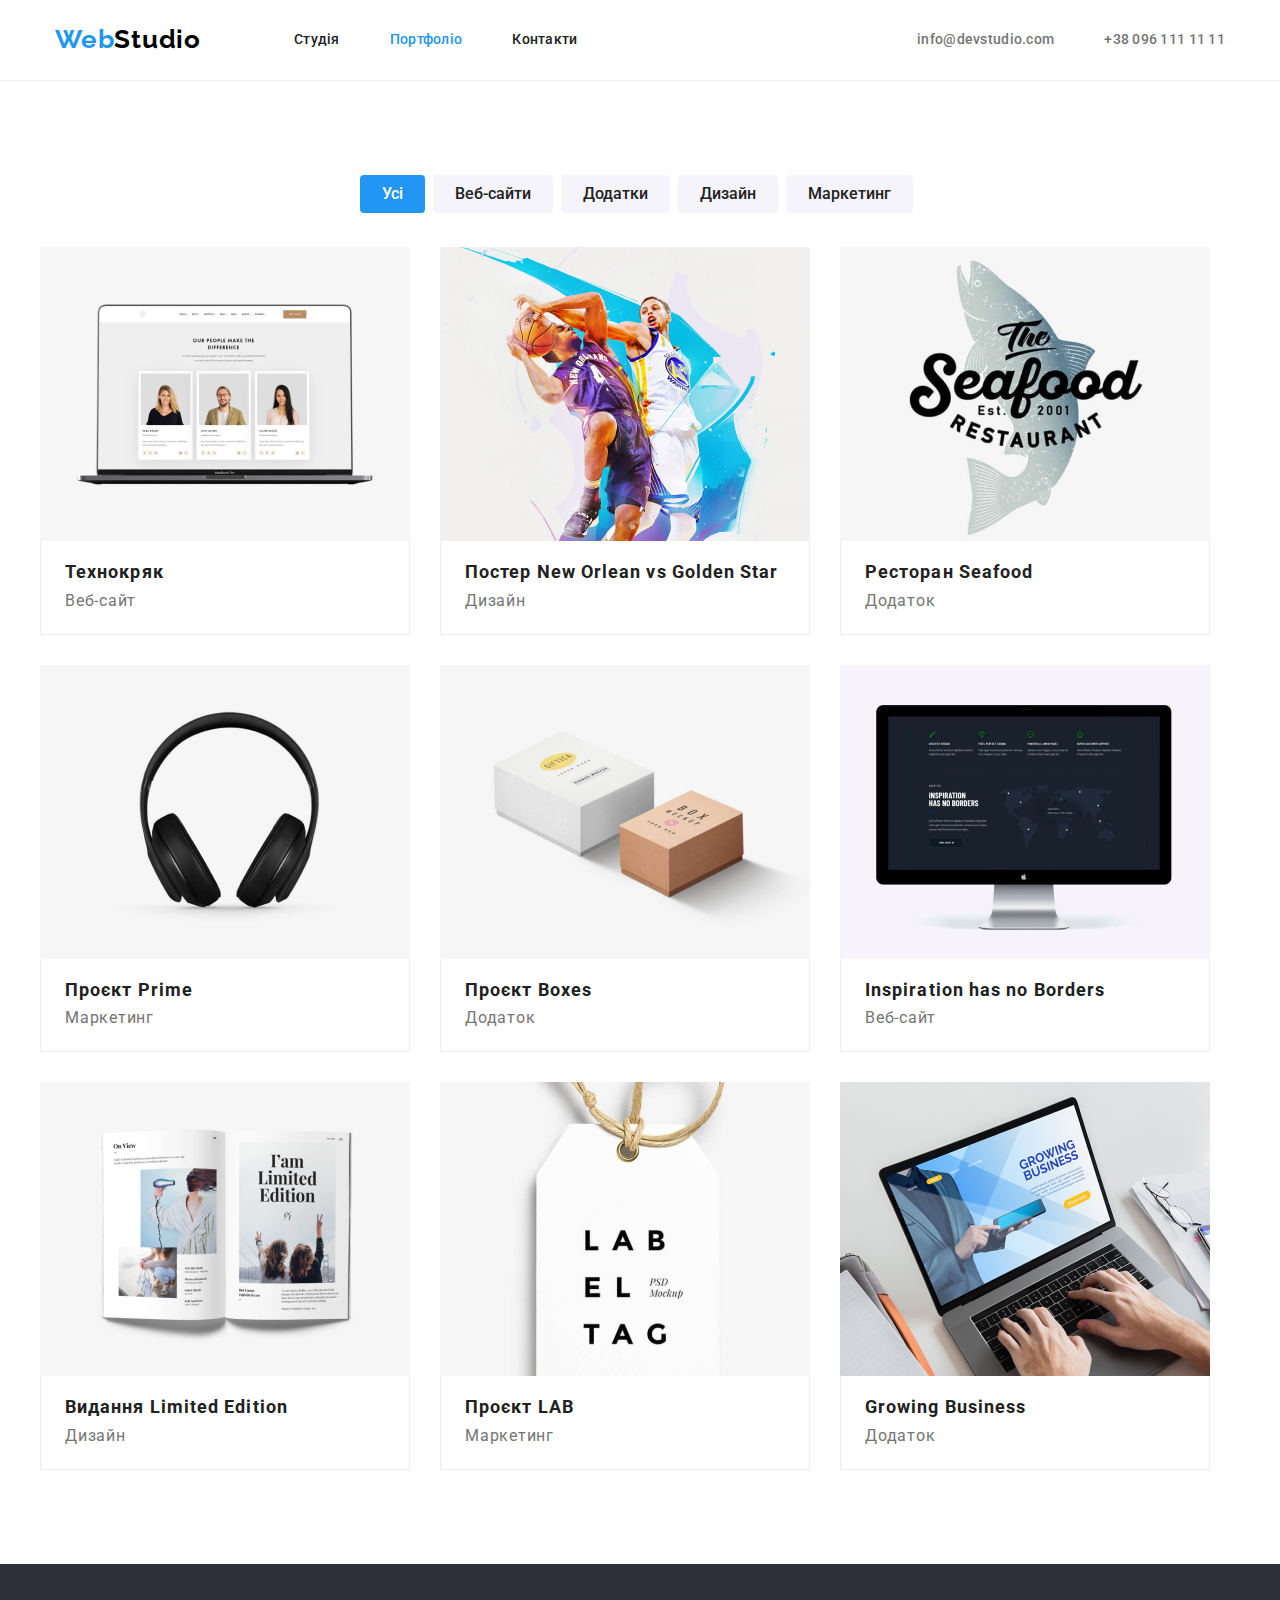
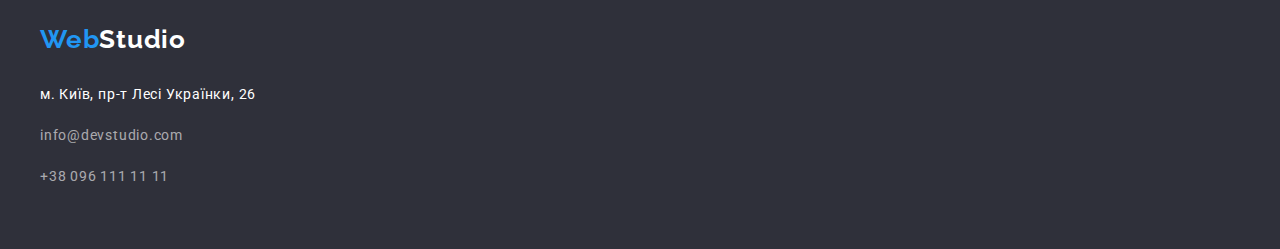
==== portfolio.html @ 9f70eacc "z" ====
<!DOCTYPE html>
<html lang="uk">
  <head>
    <meta charset="UTF-8" />
    <meta http-equiv="X-UA-Compatible" content="IE=edge" />
    <meta name="viewport" content="width=device-width, initial-scale=1.0" />
    <title>Портфоліо</title>
    <link rel="preconnect" href="https://fonts.googleapis.com" />
    <link rel="preconnect" href="https://fonts.gstatic.com" crossorigin />
    <link
      href="https://fonts.googleapis.com/css2?family=Raleway:wght@700&family=Roboto:wght@400;500;700;900&display=swap"
      rel="stylesheet"
    />
    <link
      hrel="stylesheet"
      href="https://cdnjs.cloudflare.com/ajax/libs/modern-normalize/1.1.0/modern-normalize.min.css"
      integrity="sha512-wpPYUAdjBVSE4KJnH1VR1HeZfpl1ub8YT/NKx4PuQ5NmX2tKuGu6U/JRp5y+Y8XG2tV+wKQpNHVUX03MfMFn9Q=="
      crossorigin="anonymous"
      referrerpolicy="no-referrer"
    />
    <link rel="stylesheet" href="./css/styles.css" />
  </head>

  <body>
    <header>
      <div class="header container nav-flex">
        <a class="logo" href="./index.html"
          ><span class="accent">Web</span>Studio</a
        >
        <nav class="nav-site">
          <ul class="nav-li">
            <li class="item">
              <a href="./index.html" class="nav-site-link">Студія</a>
            </li>
            <li class="item">
              <a href="" class="nav-site-link current">Портфоліо</a>
            </li>
            <li class="item"><a href="" class="nav-site-link">Контакти</a></li>
          </ul>
        </nav>
        <ul class="nav-contacts">
          <li class="item">
            <a href="mailto:info@devstudio.com" class="nav-contacts-tel"
              >info@devstudio.com</a
            >
          </li>
          <li class="item">
            <a href="tel:+380961111111" class="nav-contacts-tel tel-footer">
              +38 096 111 11 11</a
            >
          </li>
        </ul>
      </div>
    </header>

    <main>
      <section class="section">
        <div class="container">
          <h1 class="visually-hidden">Main content</h1>
          <ul class="filtr">
            <li class="filtr-button">
              <button type="button" class="filtr-tab current">Усі</button>
            </li>
            <li class="filtr-button">
              <button type="button" class="filtr-tab">Веб-сайти</button>
            </li>
            <li class="filtr-button">
              <button type="button" class="filtr-tab">Додатки</button>
            </li>
            <li class="filtr-button">
              <button type="button" class="filtr-tab">Дизайн</button>
            </li>
            <li class="filtr-button">
              <button type="button" class="filtr-tab">Маркетинг</button>
            </li>
          </ul>

          <ul class="content">
            <li class="content-list">
              <a href=""
                ><img
                  class="img"
                  src="./images/portfolio/1.jpg"
                  alt="фoто-ноутбук"
                  width="370"
                />
                <div class="name-list flex-item">
                  <h2 class="name-content">Технокряк</h2>
                  <p class="name-projects">Веб-сайт</p>
                </div>
              </a>
            </li>
            <li class="content-list">
              <a href=""
                ><img
                  class="img"
                  src="./images/portfolio/2.jpg"
                  alt="баскетболісти"
                  width="370"
                />
                <div class="name-list flex-item">
                  <h2 class="name-content">Постер New Orlean vs Golden Star</h2>
                  <p class="name-projects">Дизайн</p>
                </div>
              </a>
            </li>
            <li class="content-list">
              <a href=""
                ><img
                  class="img"
                  src="./images/portfolio/3.jpg"
                  alt="морська їжа"
                  width="370"
                />
                <div class="name-list flex-item">
                  <h2 class="name-content">Ресторан Seafood</h2>
                  <p class="name-projects">Додаток</p>
                </div>
              </a>
            </li>
            <li class="content-list">
              <a href=""
                ><img
                  class="img"
                  src="./images/portfolio/4.jpg"
                  alt="навушники"
                  width="370"
                />
                <div class="name-list flex-item">
                  <h2 class="name-content">Проєкт Prime</h2>
                  <p class="name-projects">Маркетинг</p>
                </div>
              </a>
            </li>
            <li class="content-list">
              <a href=""
                ><img
                  class="img"
                  src="./images/portfolio/5.jpg"
                  alt="коробки"
                  width="370"
                />
                <div class="name-list flex-item">
                  <h2 class="name-content">Проєкт Boxes</h2>
                  <p class="name-projects">Додаток</p>
                </div>
              </a>
            </li>
            <li class="content-list">
              <a href=""
                ><img
                  class="img"
                  src="./images/portfolio/6.jpg"
                  alt="монітор"
                  width="370"
                />
                <div class="name-list flex-item">
                  <h2 class="name-content">Inspiration has no Borders</h2>
                  <p class="name-projects">Веб-сайт</p>
                </div>
              </a>
            </li>
            <li class="content-list">
              <a href=""
                ><img
                  class="img"
                  src="./images/portfolio/7.jpg"
                  alt="книга"
                  width="370"
                />
                <div class="name-list flex-item">
                  <h2 class="name-content">Видання Limited Edition</h2>
                  <p class="name-projects">Дизайн</p>
                </div>
              </a>
            </li>
            <li class="content-list">
              <a href=""
                ><img
                  class="img"
                  src="./images/portfolio/8.jpg"
                  alt="лейба"
                  width="370"
                />
                <div class="name-list flex-item">
                  <h2 class="name-content">Проєкт LAB</h2>
                  <p class="name-projects">Маркетинг</p>
                </div>
              </a>
            </li>
            <li class="content-list">
              <a href=""
                ><img
                  class="img"
                  src="./images/portfolio/9.jpg"
                  alt="eкран ноутбука з руками"
                  width="370"
                />
                <div class="name-list flex-item">
                  <h2 class="name-content">Growing Business</h2>
                  <p class="name-projects">Додаток</p>
                </div>
              </a>
            </li>
          </ul>
        </div>
      </section>
    </main>

    <footer class="footer">
      <div class="container">
        <a class="logo-footer" href="./index.html"
          ><span class="accent">Web</span>Studio</a
        >
        <address class="nav-contacts-footer">
          <ul>
            <li class="footer-list">
              <a
                class="address-office"
                href="https://www.google.com/maps/d/viewer?mid=10uSM3H-mIU3GznYo2szRIEphczw&hl=en_US&ll=50.42732700000001%2C30.538092&z=17"
                target="_blank"
                rel="noopener noreferrer"
                >м. Київ, пр-т Лесі Українки, 26</a
              >
            </li>
            <li class="footer-list">
              <a class="address-tel-emal" href="mailto:info@devstudio.com"
                >info@devstudio.com</a
              >
            </li>
            <li class="footer-list">
              <a class="address-tel-emal" href="tel:+380961111111">
                +38 096 111 11 11</a
              >
            </li>
          </ul>
        </address>
      </div>
    </footer>
  </body>
</html>
---- css/styles.css ----
html {
box-sizing:border-box;
}

:root{
--main-text: #757575;
--text-header:#212121;
--text-accent:#2196F3;
--text-white:#FFFFFF;}
body{
    background-color:var(--text-white);
    color: var(--main-text);
    font-family: 'Roboto' , sans-serif;
    letter-spacing: 0.03em;
    font-weight: 700;
    font-size: 26px;
    line-height: 1.2;
    margin: 0;
    padding: 0;}

.section{
  padding: 94px 0 94px 0;
}
header{
border-bottom: 1px solid #EEEEEE;
}
.header {
  padding: 25px 0;
  height: 80px;
  box-sizing: border-box;
}
.container{
  width: 1200px;
  padding: 0 15px 0 15px;
  margin: 0 auto;}

h1,h2,h3,h4,p{
    margin: 0;
    padding: 0;
    }

ul{list-style: none;
margin: 0;
    padding:0;}

a{text-decoration: none;}
.img{
display: block;
margin: 0;
}

.visually-hidden {
  position: absolute;
  width: 1px;
  height: 1px;
  margin: -1px;
  border: 0;
  padding: 0;

  white-space: nowrap;
  clip-path: inset(100%);
  clip: rect(0 0 0 0);
  overflow: hidden;
}
  /* -------------------------------------header */

/* ---------------------------------------Site nav  */

.nav-flex{
  display: flex;
  align-items: center;
}
.nav-li{
display: flex;
}
.nav-li .item + .item{
  margin-left: 50px;}

/* .nav-li .item:not(:last-child){
  margin-left: 40px;
} */

.nav-contacts{
  display: flex;
  margin-left: auto;
}
.nav-contacts .item+.item{
  margin-left: 50px;
}
.nav-site,
.nav-site-link{
color: var(--text-header);
}

.nav-site , .nav-site-link:hover ,
.nav-site , .nav-site-link:focus{
color: var(--text-accent);
  font-weight: 500;
  font-size: 14px;
  line-height: 1.14;
  letter-spacing: 0.02em;
}

.nav-site-link.current{
color: var(--text-accent);
}
/* --------------------------------------Nav-contact */

.nav-contacts , .nav-contacts-tel{
color: var(--main-text);
  font-weight: 500;
  font-size: 14px;
  line-height: 1.14;
  letter-spacing: 0.02em;
}

.nav-contacts, .nav-contacts-tel:hover ,
.nav-contacts, .nav-contacts-tel:focus {
color: var(--text-accent);
}

 /*-------------------------------------- footer */
.footer{
    background: #2F303A;
    padding: 60px 0;
}
.nav-contacts-footer{
  margin-top: 20px;
}
address-tel-emal{
  margin-top: 9px;
}
 .nav-contacts-footer ,
 .address-tel-emal:hover,
 .nav-contacts-footer, 
 .address-tel-emal:focus {
  color: var(--text-accent);}


.address-office{
color: var(--text-white);
font-style: normal;
font-weight: 400;
  font-size: 14px;
  line-height: 1.71;
}
.address-office:hover,
.address-office:focus {
 color: var(--text-accent);}

.address-tel-emal{
  font-style: normal;
  font-weight: 400;
  font-size: 14px;
  line-height: 1.71;
  color: rgba(255, 255, 255, 0.6);}
  

.footer-list {
margin-bottom: 9px;}

.footer-list:last-child {
margin-bottom: 0;
}

.logo {
    text-decoration: none;
    color: black;
    font-family: 'Raleway';
    font-weight: 700;
    font-size: 26px;
    line-height: 1.2;
    margin-right: 93px;
}
.logo-footer {
  text-decoration: none;
  color: #FFFFFF;
  font-family: 'Raleway';
  font-weight: 700;
  font-size: 26px;
  line-height: 1.2;
}

.accent{
color: var(--text-accent);
}


/* -----------------------------------------hero */
.hero-start{
 background: #2F303A; 
 text-align: center;
 padding: 200px 0;
}
.hero-start-header{
  color: var(--text-white);
  margin-top: 0;
  margin-bottom: 0;
  font-weight: 900;
    font-size: 44px;
    line-height: 1.36;
    text-align: center;
    letter-spacing: 0.06em;
    text-transform: uppercase;
    max-width: 696px;
    margin-left: auto;
    margin-right: auto;
}  

.hero-button{
display:block;
margin: 0 auto;
padding: 10px 32px;
cursor: pointer;
background: var(--text-accent);
color: var(--text-white);
box-shadow: 0px 4px 4px rgba(0, 0, 0, 0.15);
border-radius: 4px;
font-weight: 700;
font-size: 16px;
line-height: 1.88;
letter-spacing: 0.06em;
margin-top: 30px;
border: 0;
}

/*------------------------------------------- benifits */
.benifits-list{
  display: flex;
  flex-wrap: wrap;
  }
  
  .benifits-iteam {
    width: 270px;
    margin-right: 30px;
  }
  
  .benifits-iteam:last-child {
    margin-right: 0;
}

.invisible{
  color: var(--text-white)
}
.benifits-list{
  display: flex;
  flex-wrap: wrap;
}
.title-benifits{
  color: var(--text-header);
  font-weight: 700;
  font-size: 14px;
  line-height: 1.14;
  text-transform: uppercase;
  }
  .text-benifits {
  color: var(--main-text);
  font-weight: 400;
  font-size: 14px;
  line-height: 1.8;
  margin-top: 10px;
  }
 /* --------------------------------------------working */
.working{
  padding-bottom: 94px;} 


.list-image{
  margin-top: 50px;
display: flex;
flex-wrap: wrap;}

.working-iteam{
  width: 370px;
  margin-right: 30px;
}

.working-iteam:last-child {
  margin-right: 0;}

.header-two{
    color: var(--text-header);
    font-weight: 700;
    font-size: 36px;
    line-height: 1.16;
    text-align: center;
}

/* ------------------------------------------------team */
.team{
  background: #F5F4FA;
  padding: 94px 0;
}
.team-list{
  margin-top: 50px;
  color: var(--text-header);
  font-weight: 500;
  font-size: 16px;
  line-height: 19px;
  display: flex;
  flex-wrap: wrap;}

.team-iteam {
  width: 270px;
  margin-right: 30px;
  box-shadow: 0px 1px 3px rgba(0, 0, 0, 0.12), 0px 1px 1px rgba(0, 0, 0, 0.14), 0px 2px 1px rgba(0, 0, 0, 0.2);
  border-radius: 0px 0px 4px 4px;
  text-align: center;
  background-color: var(--text-white);
}

.team-iteam:last-child {
  margin-right: 0;
}
.team-job{
color: var(--main-text);
font-weight: 400;
font-size: 16px;
line-height: 1.18;
text-align: center;
margin: top 10px; ;
margin-bottom: 30px;}


.name-worker{
font-weight: 500;
font-size: 16px;
line-height: 1.18;
text-align: center;
color:var(--text-header);
margin-top: 30px;
margin-bottom: 10px;
}


  /* -------------------------------------------PORTFOLIO ----------------------------------------------*/
.filtr-flex{
display: flex;

  
}
.filtr{
  margin-bottom: 34px;
  display: flex;
  justify-content: center;
}
.filtr-button{
margin-right: 8px;}


.filtr-button: last-child {
margin-right: 0;
}

.filtr-tab {
font-family: 'Roboto';
font-weight: 500;
color: var(--text-header);
display: inline-block;
text-align: center;
cursor: pointer;
background: #F5F4FA;
border-radius: 4px;
font-size: 16px;
line-height: 1.62;
padding: 6px 22px;
border: 0;}


.filtr-tab:hover,
.filtr-tab:focus {
background-color: var(--text-accent);
color: #FFFFFF;}

.filtr-tab.current{
background-color: var(--text-accent);
color: #FFFFFF;}

/* -------------------------------------------------------------------content */
.container-flex{
width: 1200px;
margin-left:  auto;
margin-right: auto;
padding: 0 15px 0 15px;

}

.content{
display: flex;
flex-wrap: wrap;
gap: 30px;
}

.content-list{
  width: 370px;
}

.content-list:nth-child(3n){
  margin-right: 0;
}

.name-content{
color: var(--text-header);
font-weight: 700;
font-size: 18px;
line-height: 1.2;
letter-spacing: 0.06em;
margin-bottom: 4px;
}
.content-list{
background: var(--text-white);

}
.name-list{
padding: 20px 24px;
border-bottom: 1px solid #EEEEEE;
border-left: 1px solid #EEEEEE ;
border-right: 1px solid #EEEEEE ;
}
.name-projects{
color: var(--main-text);
font-weight: 400;
font-size: 16px;
line-height: 1.7;}
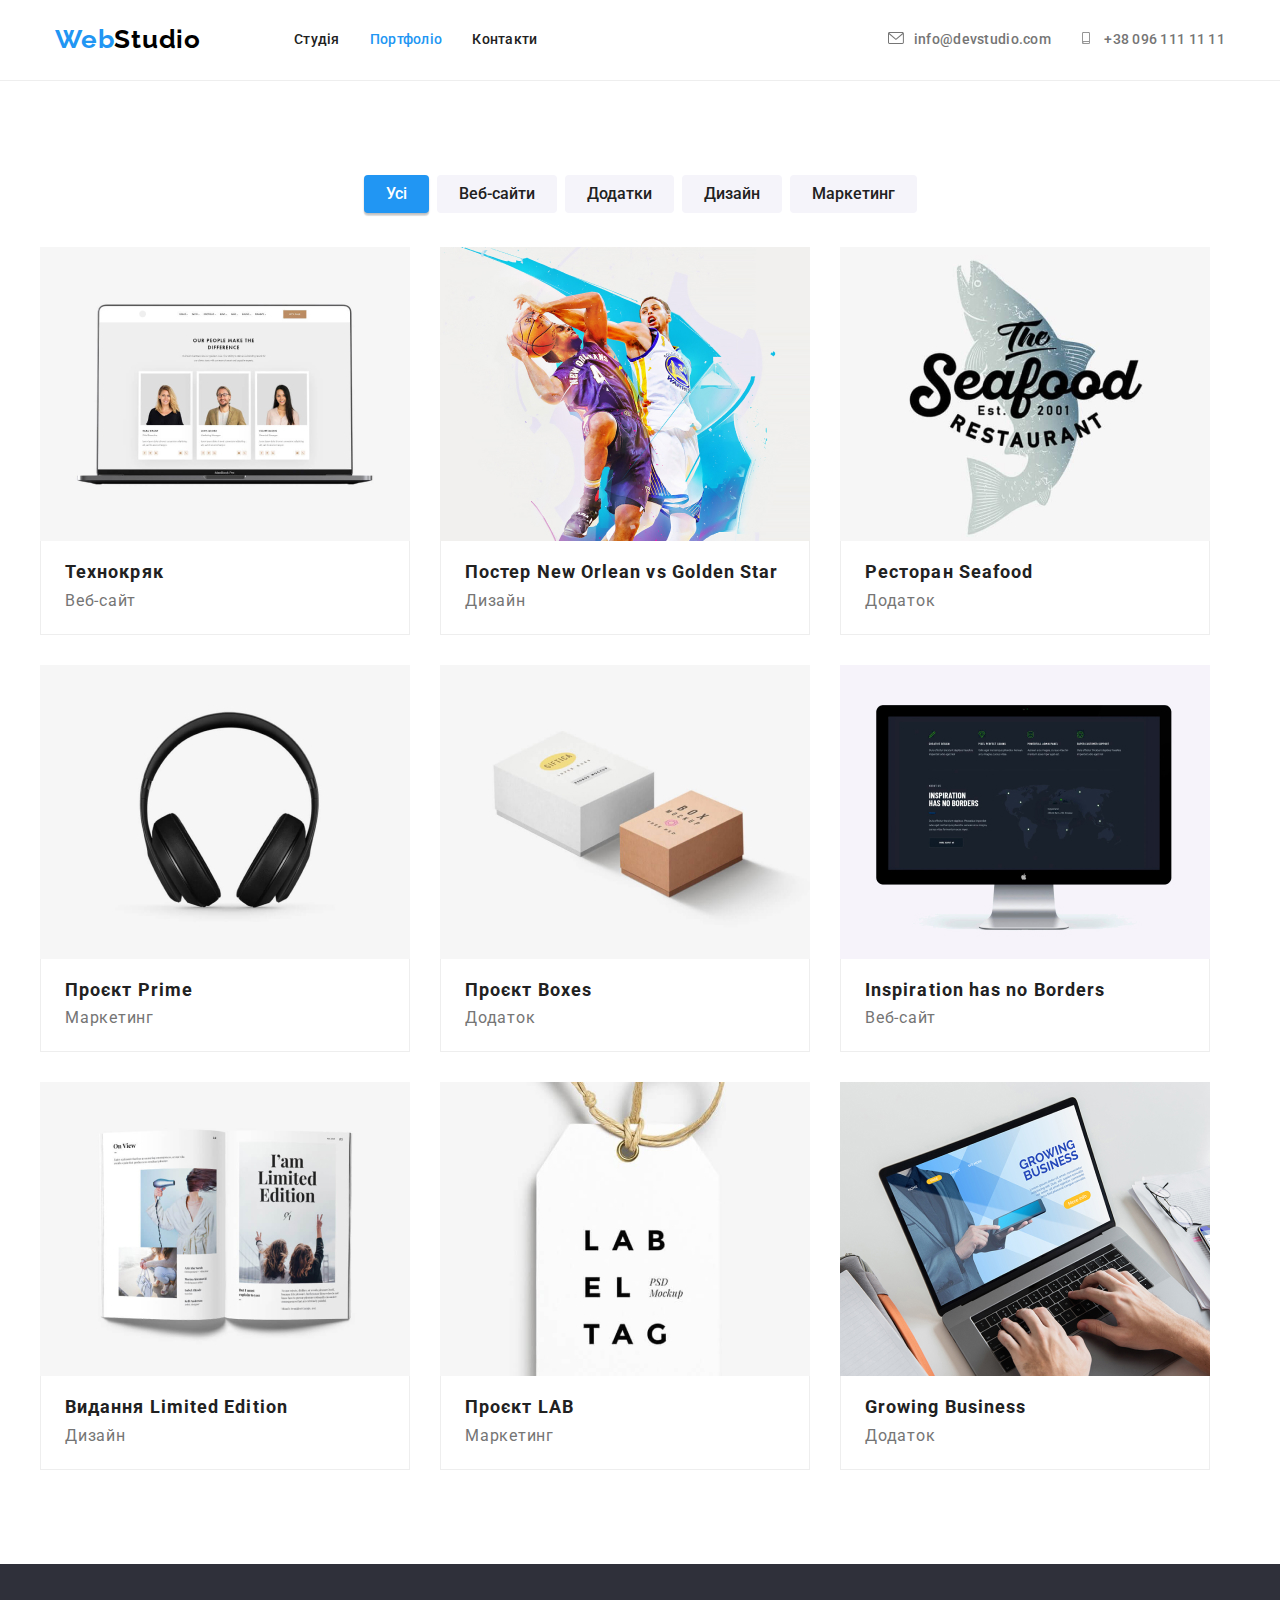
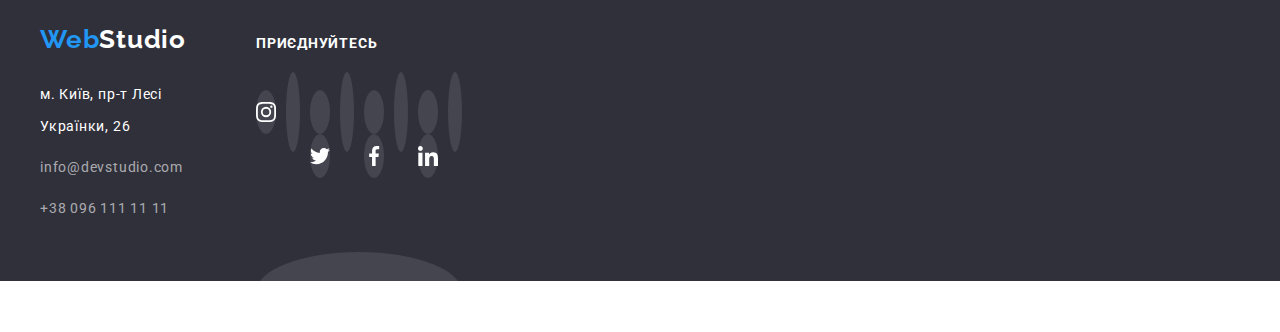
==== commit 3ea714f5: "с вопросами к ментору по футеру и последней секции" ====
--- a/portfolio.html
+++ b/portfolio.html
@@ -40,12 +40,25 @@
         </nav>
         <ul class="nav-contacts">
           <li class="item">
-            <a href="mailto:info@devstudio.com" class="nav-contacts-tel"
+            <a
+              href="mailto:info@devstudio.com"
+              class="nav-contacts-tel pre-title"
+              href=""
+            >
+              <svg class="icon-list-contact" width="16" height="12">
+                <use href="./images/icons.svg.svg#icon-email"></use></svg
               >info@devstudio.com</a
             >
           </li>
           <li class="item">
-            <a href="tel:+380961111111" class="nav-contacts-tel tel-footer">
+            <a
+              href="tel:+380961111111"
+              class="nav-contacts-tel tel-footer pre-title"
+              href=""
+            >
+              <svg class="icon-list-contact" width="10" height="12">
+                <use href="./images/icons.svg.svg#icon-tel"></use>
+              </svg>
               +38 096 111 11 11</a
             >
           </li>
@@ -77,7 +90,7 @@
 
           <ul class="content">
             <li class="content-list">
-              <a href=""
+              <a class="content-link" href=""
                 ><img
                   class="img"
                   src="./images/portfolio/1.jpg"
@@ -91,7 +104,7 @@
               </a>
             </li>
             <li class="content-list">
-              <a href=""
+              <a class="content-link" href=""
                 ><img
                   class="img"
                   src="./images/portfolio/2.jpg"
@@ -105,7 +118,7 @@
               </a>
             </li>
             <li class="content-list">
-              <a href=""
+              <a class="content-link" href=""
                 ><img
                   class="img"
                   src="./images/portfolio/3.jpg"
@@ -119,7 +132,7 @@
               </a>
             </li>
             <li class="content-list">
-              <a href=""
+              <a class="content-link" href=""
                 ><img
                   class="img"
                   src="./images/portfolio/4.jpg"
@@ -133,7 +146,7 @@
               </a>
             </li>
             <li class="content-list">
-              <a href=""
+              <a class="content-link" href=""
                 ><img
                   class="img"
                   src="./images/portfolio/5.jpg"
@@ -147,7 +160,7 @@
               </a>
             </li>
             <li class="content-list">
-              <a href=""
+              <a class="content-link" href=""
                 ><img
                   class="img"
                   src="./images/portfolio/6.jpg"
@@ -161,7 +174,7 @@
               </a>
             </li>
             <li class="content-list">
-              <a href=""
+              <a class="content-link" href=""
                 ><img
                   class="img"
                   src="./images/portfolio/7.jpg"
@@ -175,7 +188,7 @@
               </a>
             </li>
             <li class="content-list">
-              <a href=""
+              <a class="content-link" href=""
                 ><img
                   class="img"
                   src="./images/portfolio/8.jpg"
@@ -189,7 +202,7 @@
               </a>
             </li>
             <li class="content-list">
-              <a href=""
+              <a class="content-link" href=""
                 ><img
                   class="img"
                   src="./images/portfolio/9.jpg"
@@ -208,33 +221,56 @@
     </main>
 
     <footer class="footer">
-      <div class="container">
-        <a class="logo-footer" href="./index.html"
-          ><span class="accent">Web</span>Studio</a
-        >
-        <address class="nav-contacts-footer">
-          <ul>
-            <li class="footer-list">
-              <a
-                class="address-office"
-                href="https://www.google.com/maps/d/viewer?mid=10uSM3H-mIU3GznYo2szRIEphczw&hl=en_US&ll=50.42732700000001%2C30.538092&z=17"
-                target="_blank"
-                rel="noopener noreferrer"
-                >м. Київ, пр-т Лесі Українки, 26</a
-              >
-            </li>
-            <li class="footer-list">
-              <a class="address-tel-emal" href="mailto:info@devstudio.com"
-                >info@devstudio.com</a
-              >
-            </li>
-            <li class="footer-list">
-              <a class="address-tel-emal" href="tel:+380961111111">
-                +38 096 111 11 11</a
-              >
-            </li>
-          </ul>
-        </address>
+      <div class="container footer-flex">
+        <div class="left-footer">
+          <a class="logo-footer" href="./index.html"
+            ><span class="accent">Web</span>Studio</a
+          >
+          <address class="nav-contacts-footer">
+            <ul>
+              <li class="footer-list">
+                <a
+                  class="address-office"
+                  href="https://www.google.com/maps/d/viewer?mid=10uSM3H-mIU3GznYo2szRIEphczw&hl=en_US&ll=50.42732700000001%2C30.538092&z=17"
+                  target="_blank"
+                  rel="noopener noreferrer"
+                  >м. Київ, пр-т Лесі Українки, 26</a
+                >
+              </li>
+              <li class="footer-list">
+                <a class="address-tel-emal" href="mailto:info@devstudio.com"
+                  >info@devstudio.com</a
+                >
+              </li>
+              <li class="footer-list">
+                <a class="address-tel-emal" href="tel:+380961111111">
+                  +38 096 111 11 11</a
+                >
+              </li>
+            </ul>
+          </address>
+        </div>
+        <div class="join">
+          <p class="join-word">приєднуйтесь</p>
+          <ul class="join-list">
+            <li class="join-iteam">
+              <a  class="join-link" href=""><svg class="icon-join" width="20" height="20">
+                                <use href="./images/icons.svg.svg#icon-instagram"  ></use>
+            </li>
+            <li class="join-iteam">
+              <a  class="join-link" href=""><svg class="icon-join" width="20" height="20">
+                                <use href="./images/icons.svg.svg#icon-twitter"  ></use>
+            </li>
+            <li class="join-iteam">
+              <a  class="join-link" href=""><svg class="icon-join" width="20" height="20">
+                                <use href="./images/icons.svg.svg#icon-facebook"  ></use>
+            </li>
+            <li class="join-iteam">
+              <a  class="join-link" href=""><svg class="icon-join" width="20" height="20">
+                                <use href="./images/icons.svg.svg#icon-linkedin"  ></use>
+            </li>
+          </ul>
+        </div>
       </div>
     </footer>
   </body>
--- a/css/styles.css
+++ b/css/styles.css
@@ -74,7 +74,7 @@
 display: flex;
 }
 .nav-li .item + .item{
-  margin-left: 50px;}
+  margin-left: 30px;}
 
 /* .nav-li .item:not(:last-child){
   margin-left: 40px;
@@ -85,7 +85,7 @@
   margin-left: auto;
 }
 .nav-contacts .item+.item{
-  margin-left: 50px;
+  margin-left: 30px;
 }
 .nav-site,
 .nav-site-link{
@@ -104,6 +104,22 @@
 .nav-site-link.current{
 color: var(--text-accent);
 }
+
+
+.pre-title:before {
+content: '';}
+
+.icon-list-contact{
+margin-right: 10px;
+fill: currentColor;}
+  
+.pre-title:hover .icon-list-contact,
+.pre-title:focus .icon-list-contact {
+fill: var(--text-accent);
+}
+
+
+
 /* --------------------------------------Nav-contact */
 
 .nav-contacts , .nav-contacts-tel{
@@ -130,11 +146,11 @@
 address-tel-emal{
   margin-top: 9px;
 }
- .nav-contacts-footer ,
- .address-tel-emal:hover,
- .nav-contacts-footer, 
- .address-tel-emal:focus {
-  color: var(--text-accent);}
+.nav-contacts-footer ,
+.address-tel-emal:hover,
+.nav-contacts-footer, 
+.address-tel-emal:focus {
+color: var(--text-accent);}
 
 
 .address-office{
@@ -146,7 +162,7 @@
 }
 .address-office:hover,
 .address-office:focus {
- color: var(--text-accent);}
+color: var(--text-accent);}
 
 .address-tel-emal{
   font-style: normal;
@@ -186,11 +202,85 @@
 }
 
 
+
+
+.footer-flex{
+display: flex;
+}
+.join{
+  margin-left: 70px;
+  padding-top: 12px;
+  width: 206px;
+  height: 80px;
+}
+.join-word{
+font-weight: 700;
+font-size: 14px;
+line-height: 1.14;
+text-transform: uppercase;
+color: var(--text-white);
+
+}
+
+.join-list{
+  width: 206px;
+  height: 80px;
+  margin-top: 20px;
+  margin-bottom: 100px;
+  display: flex;
+  justify-content: space-between;
+  align-items: center;
+  gap: 10px;
+
+}
+.join-iteam{
+  width: 44px;
+  height: 44px;
+  border-radius: 50%;
+}
+.join-link{
+    width: 100%;
+    height: 100%;
+    display: flex;
+    align-items: center;
+    justify-content: center;
+    border-radius: 50%;
+    background-color: rgba(255, 255, 255, 0.1);
+    color:#FFFFFF;}
+
+
+.icon-join {
+  fill: currentColor;
+  background-position: center;
+}
+
+.join-link:hover,
+.join-linkk:focus {
+  background-color: var(--text-accent);
+}
+
+.join-link:hover .icon-join,
+.join-linkk:focus .icon-join {
+  fill: #FFFFFF}
+
+
+
+
+
 /* -----------------------------------------hero */
+.hero-img {
+  max-width: 1600px;
+  height: 600px;
+  margin: 0 auto;
+  margin: 0 auto;
+  background-image: linear-gradient(rgba(47, 48, 58, 0.4), rgba(47, 48, 58, 0.4)),url(../images/hero1.jpg);
+  background-position: center;
+  background-repeat: no-repeat;
+  background-size: cover;
+  }
 .hero-start{
- background: #2F303A; 
- text-align: center;
- padding: 200px 0;
+text-align: center;
+padding: 200px 0;
 }
 .hero-start-header{
   color: var(--text-white);
@@ -226,26 +316,30 @@
 
 /*------------------------------------------- benifits */
 .benifits-list{
-  display: flex;
-  flex-wrap: wrap;
-  }
-  
-  .benifits-iteam {
-    width: 270px;
-    margin-right: 30px;
-  }
-  
-  .benifits-iteam:last-child {
-    margin-right: 0;
+display: flex;
+flex-wrap: wrap;
+/* background-color: #2196F3; */
+height: 248px;
+justify-content: space-between;
+}
+
+.iteam-box{
+  display: flex;
+}
+
+.benifits-iteam {
+width: 270px;
+margin-right: 30px;
+}
+
+.benifits-iteam:last-child {
+margin-right: 0;
 }
 
 .invisible{
-  color: var(--text-white)
-}
-.benifits-list{
-  display: flex;
-  flex-wrap: wrap;
-}
+color: var(--text-white)
+}
+
 .title-benifits{
   color: var(--text-header);
   font-weight: 700;
@@ -260,6 +354,22 @@
   line-height: 1.8;
   margin-top: 10px;
   }
+
+
+
+
+.iteam-box {
+  width: 270px;
+  height: 120px;
+  margin-bottom: 30px;
+  background: #F5F4FA;
+  border-radius: 4px;
+  display: flex;
+  align-items: center;
+  justify-content: center;
+}
+
+
  /* --------------------------------------------working */
 .working{
   padding-bottom: 94px;} 
@@ -312,15 +422,6 @@
 .team-iteam:last-child {
   margin-right: 0;
 }
-.team-job{
-color: var(--main-text);
-font-weight: 400;
-font-size: 16px;
-line-height: 1.18;
-text-align: center;
-margin: top 10px; ;
-margin-bottom: 30px;}
-
 
 .name-worker{
 font-weight: 500;
@@ -331,6 +432,108 @@
 margin-top: 30px;
 margin-bottom: 10px;
 }
+.team-job{
+color: var(--main-text);
+font-weight: 400;
+font-size: 16px;
+line-height: 1.18;
+text-align: center;
+margin: top 10px; ;
+margin-bottom: 16px;}
+
+
+
+
+
+.team-icon{
+margin-bottom: 30px;
+width: 206px;
+height: 44px;
+margin-left: 32px;
+margin-right: 32px;
+/* border-radius: 50%; */
+display: flex;
+justify-content: space-between;
+align-items: center;
+justify-content: center;
+gap: 10px;
+}
+
+
+.icon-list{
+width: 44px;
+height: 44px;
+border-radius: 50%;
+}
+
+.icon-list-nav{
+ width: 100%;
+  height: 100%;
+  display: flex;
+  align-items: center;
+  justify-content: center;
+  border-radius: 50%;
+  background-color:transparent;
+  fill:  #AFB1B8;
+}
+
+
+.icon-list:hover ,
+.icon-list:focus{
+background-color: var(--text-accent);
+
+}
+
+
+.icon-list:hover .icon-list-team,
+.icon-list:focus .icon-list-team {
+  fill: #FFFFFF;
+}
+
+
+
+
+
+
+/* ---------------------------------------------------clients */
+.clients-list{
+margin-top: 50px;
+display: flex;
+gap: 30px;
+}
+
+
+
+.clients-item{
+width: 170px;
+height: 92px;
+border: 1px solid #AFB1B8;
+border-radius: 4px;
+}
+.client-link-icon{
+width: 170px;
+height: 92px;
+  /* display: flex; */
+  align-items: center;
+}
+
+.icon-list-clients{
+  fill: #AFB1B8;
+  background-position: center;
+}
+
+
+.clients-item:hover ,
+.clients-item:focus {
+  border-color: var(--text-accent);
+}
+
+.clients-item:hover .icon-list-clients {
+  fill: var(--text-accent);}
+
+.clients-item:focus .icon-list-clients {
+  fill: var(--text-accent);
+}
 
 
   /* -------------------------------------------PORTFOLIO ----------------------------------------------*/
@@ -348,7 +551,7 @@
 margin-right: 8px;}
 
 
-.filtr-button: last-child {
+.filtr-button:last-child {
 margin-right: 0;
 }
 
@@ -370,11 +573,13 @@
 .filtr-tab:hover,
 .filtr-tab:focus {
 background-color: var(--text-accent);
-color: #FFFFFF;}
+color: #FFFFFF;
+box-shadow: 0px 3px 1px rgba(0, 0, 0, 0.1), 0px 1px 2px rgba(0, 0, 0, 0.08), 0px 2px 2px rgba(0, 0, 0, 0.12);}
 
 .filtr-tab.current{
 background-color: var(--text-accent);
-color: #FFFFFF;}
+color: #FFFFFF;
+box-shadow: 0px 3px 1px rgba(0, 0, 0, 0.1), 0px 1px 2px rgba(0, 0, 0, 0.08), 0px 2px 2px rgba(0, 0, 0, 0.12);}
 
 /* -------------------------------------------------------------------content */
 .container-flex{
@@ -409,7 +614,6 @@
 }
 .content-list{
 background: var(--text-white);
-
 }
 .name-list{
 padding: 20px 24px;
@@ -422,3 +626,9 @@
 font-weight: 400;
 font-size: 16px;
 line-height: 1.7;}
+
+.content-list:focus ,
+.content-list:hover {
+border: 1px solid #EEEEEE;
+box-shadow: 0px 1px 1px rgba(0, 0, 0, 0.12), 0px 4px 4px rgba(0, 0, 0, 0.06), 1px 4px 6px rgba(0, 0, 0, 0.16);
+}
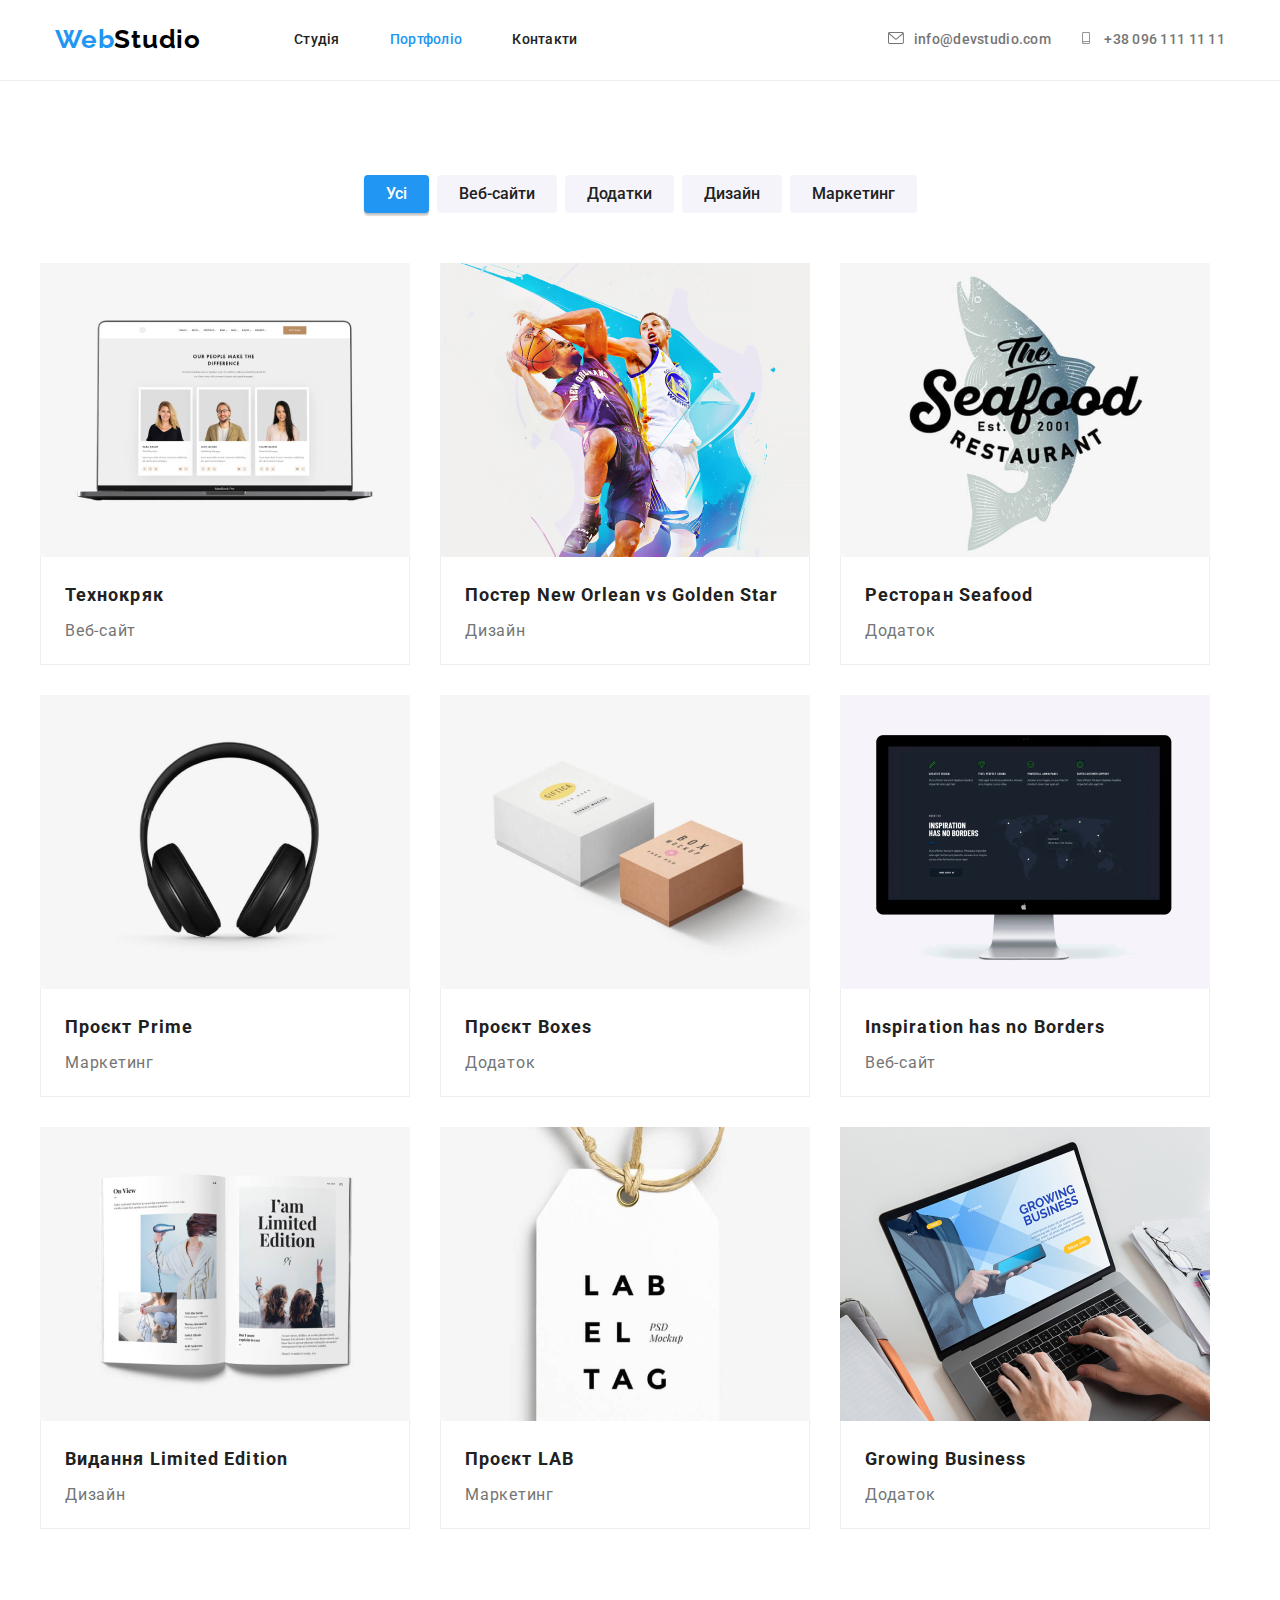
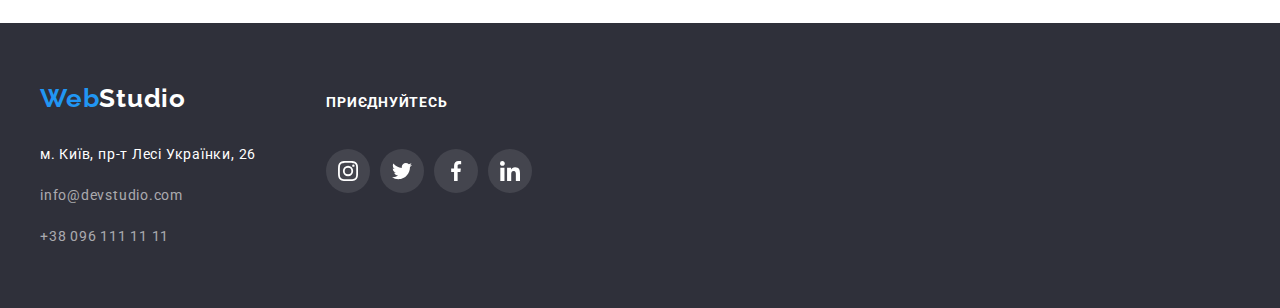
==== commit 08f6a9a5: "для проверки дз4" ====
--- a/portfolio.html
+++ b/portfolio.html
@@ -254,20 +254,28 @@
           <p class="join-word">приєднуйтесь</p>
           <ul class="join-list">
             <li class="join-iteam">
-              <a  class="join-link" href=""><svg class="icon-join" width="20" height="20">
-                                <use href="./images/icons.svg.svg#icon-instagram"  ></use>
-            </li>
-            <li class="join-iteam">
-              <a  class="join-link" href=""><svg class="icon-join" width="20" height="20">
-                                <use href="./images/icons.svg.svg#icon-twitter"  ></use>
-            </li>
-            <li class="join-iteam">
-              <a  class="join-link" href=""><svg class="icon-join" width="20" height="20">
-                                <use href="./images/icons.svg.svg#icon-facebook"  ></use>
-            </li>
-            <li class="join-iteam">
-              <a  class="join-link" href=""><svg class="icon-join" width="20" height="20">
-                                <use href="./images/icons.svg.svg#icon-linkedin"  ></use>
+              <a class="join-link" href=""
+                ><svg class="icon-join" width="20" height="20">
+                  <use href="./images/icons.svg.svg#icon-instagram"></use></svg
+              ></a>
+            </li>
+            <li class="join-iteam">
+              <a class="join-link" href=""
+                ><svg class="icon-join" width="20" height="20">
+                  <use href="./images/icons.svg.svg#icon-twitter"></use></svg
+              ></a>
+            </li>
+            <li class="join-iteam">
+              <a class="join-link" href=""
+                ><svg class="icon-join" width="20" height="20">
+                  <use href="./images/icons.svg.svg#icon-facebook"></use></svg
+              ></a>
+            </li>
+            <li class="join-iteam">
+              <a class="join-link" href=""
+                ><svg class="icon-join" width="20" height="20">
+                  <use href="./images/icons.svg.svg#icon-linkedin"></use></svg
+              ></a>
             </li>
           </ul>
         </div>
--- a/css/styles.css
+++ b/css/styles.css
@@ -72,9 +72,10 @@
 }
 .nav-li{
 display: flex;
-}
-.nav-li .item + .item{
-  margin-left: 30px;}
+gap: 50px;
+}
+/* .nav-li .item + .item{
+  margin-left: 30px;} */
 
 /* .nav-li .item:not(:last-child){
   margin-left: 40px;
@@ -246,22 +247,23 @@
     justify-content: center;
     border-radius: 50%;
     background-color: rgba(255, 255, 255, 0.1);
-    color:#FFFFFF;}
-
+    color:#FFFFFF;
+  }
 
 .icon-join {
   fill: currentColor;
-  background-position: center;
-}
+  }
 
 .join-link:hover,
-.join-linkk:focus {
-  background-color: var(--text-accent);
+.join-link:focus {
+background-color: var(--text-accent);
 }
 
 .join-link:hover .icon-join,
 .join-linkk:focus .icon-join {
-  fill: #FFFFFF}
+  /* fill:#FFFFFF; */
+  background-color: var(--text-accent)
+}
 
 
 
@@ -478,15 +480,15 @@
 }
 
 
-.icon-list:hover ,
-.icon-list:focus{
+.icon-list-nav:hover ,
+.icon-list-nav:focus{
 background-color: var(--text-accent);
 
 }
 
 
-.icon-list:hover .icon-list-team,
-.icon-list:focus .icon-list-team {
+.icon-list-nav:hover .icon-list-team,
+.icon-list-nav:focus .icon-list-team {
   fill: #FFFFFF;
 }
 
@@ -507,43 +509,40 @@
 .clients-item{
 width: 170px;
 height: 92px;
-border: 1px solid #AFB1B8;
-border-radius: 4px;
 }
 .client-link-icon{
 width: 170px;
 height: 92px;
-  /* display: flex; */
-  align-items: center;
+display: flex;
+align-items: center;
+justify-content: center;
+border: 1px solid #AFB1B8;
+border-radius: 4px;
 }
 
 .icon-list-clients{
   fill: #AFB1B8;
-  background-position: center;
-}
-
-
-.clients-item:hover ,
-.clients-item:focus {
+}
+
+.client-link-icon:hover ,
+.client-link-icon:focus {
   border-color: var(--text-accent);
 }
 
-.clients-item:hover .icon-list-clients {
+.client-link-icon:hover .icon-list-clients {
   fill: var(--text-accent);}
 
-.clients-item:focus .icon-list-clients {
+.client-link-icon:focus .icon-list-clients {
   fill: var(--text-accent);
 }
 
 
   /* -------------------------------------------PORTFOLIO ----------------------------------------------*/
 .filtr-flex{
-display: flex;
-
-  
+display: flex; 
 }
 .filtr{
-  margin-bottom: 34px;
+  margin-bottom: 50px;
   display: flex;
   justify-content: center;
 }
@@ -608,7 +607,7 @@
 color: var(--text-header);
 font-weight: 700;
 font-size: 18px;
-line-height: 1.2;
+line-height: 2;
 letter-spacing: 0.06em;
 margin-bottom: 4px;
 }
@@ -629,6 +628,5 @@
 
 .content-list:focus ,
 .content-list:hover {
-border: 1px solid #EEEEEE;
 box-shadow: 0px 1px 1px rgba(0, 0, 0, 0.12), 0px 4px 4px rgba(0, 0, 0, 0.06), 1px 4px 6px rgba(0, 0, 0, 0.16);
 }
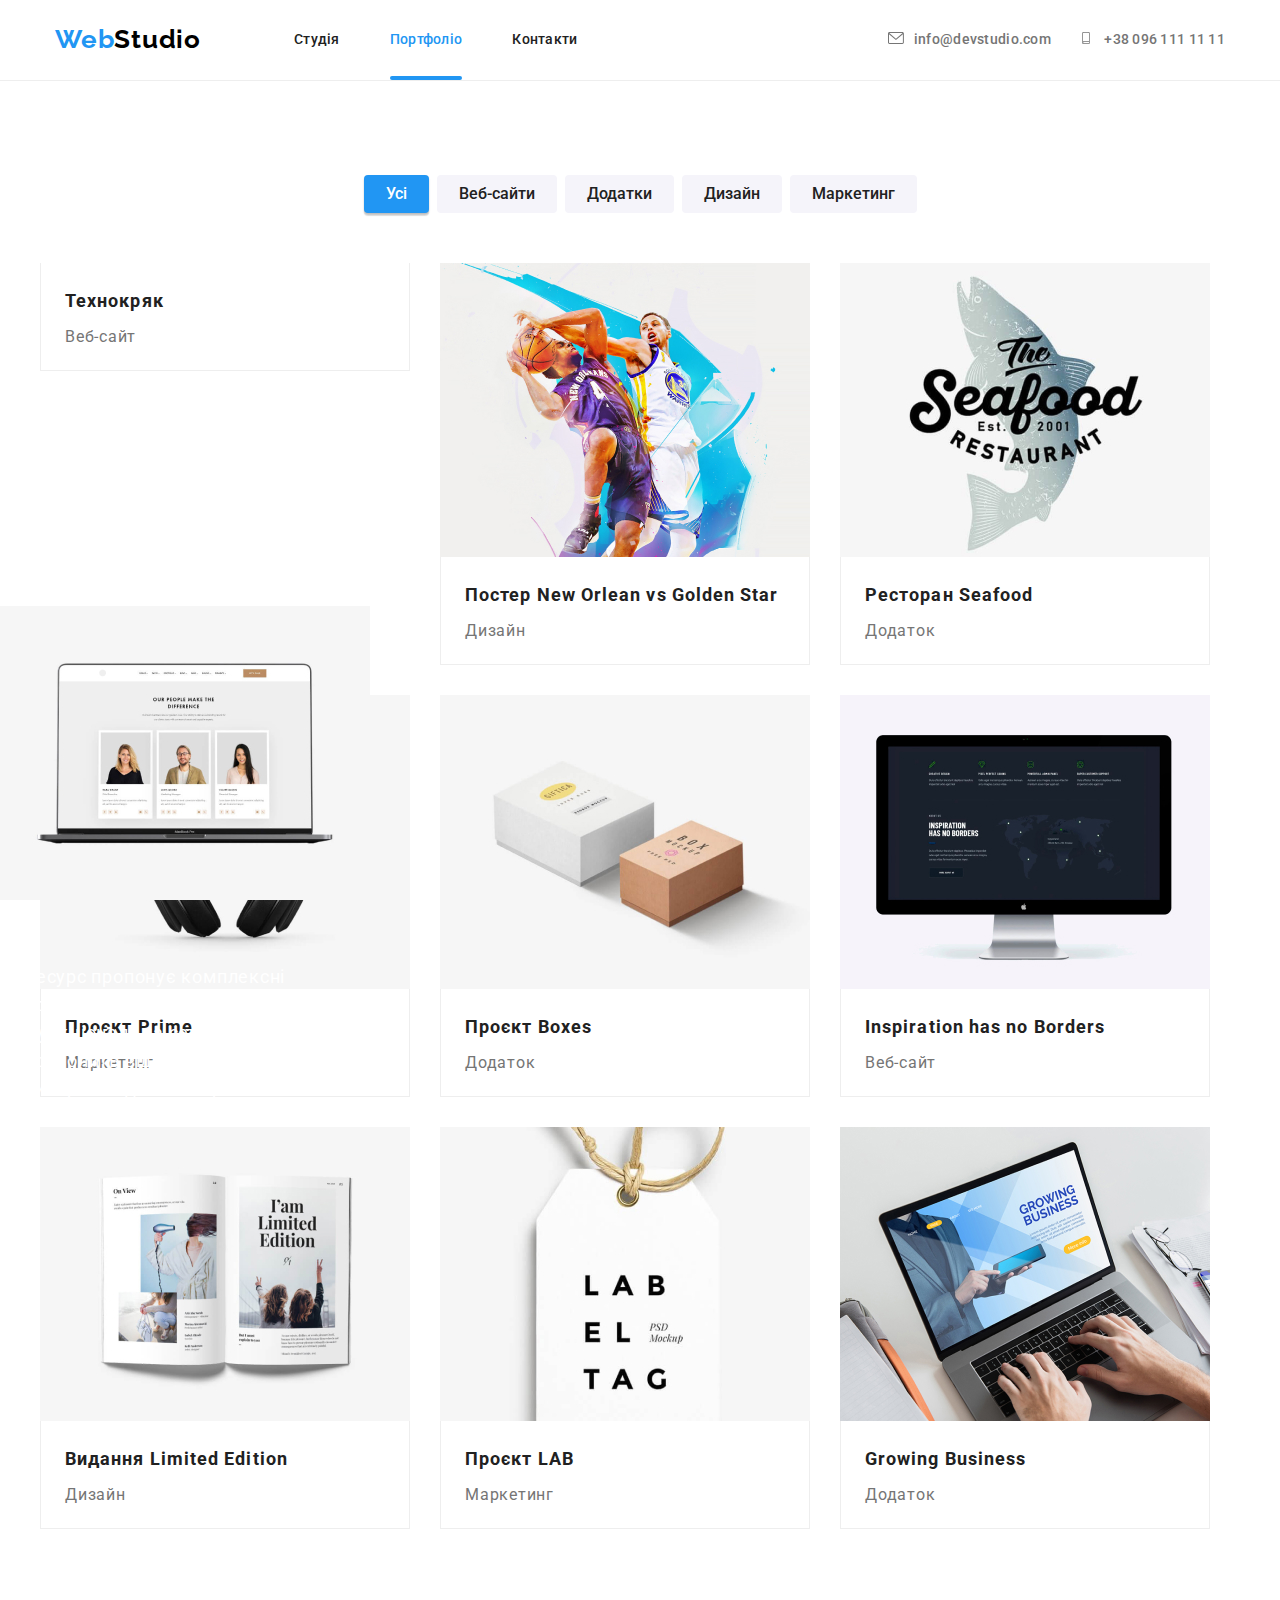
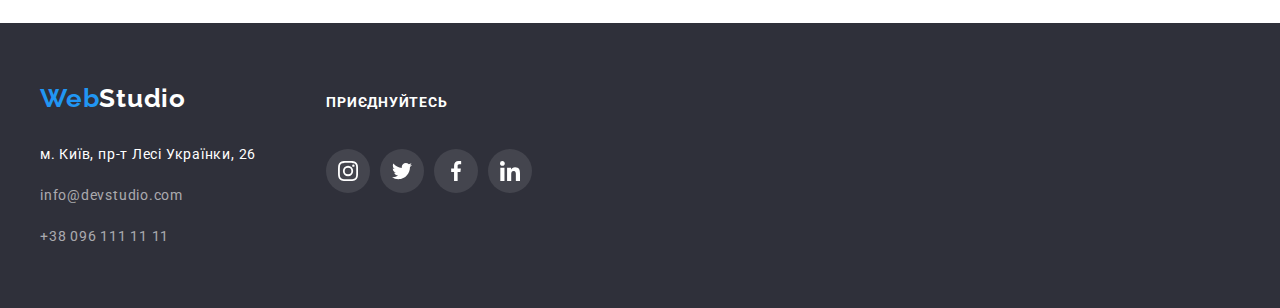
==== commit 8c3619e7: "починить карточку" ====
--- a/portfolio.html
+++ b/portfolio.html
@@ -30,12 +30,16 @@
         <nav class="nav-site">
           <ul class="nav-li">
             <li class="item">
-              <a href="./index.html" class="nav-site-link">Студія</a>
+              <a href="./index.html" class="nav-site-link after-title"
+                >Студія</a
+              >
             </li>
             <li class="item">
-              <a href="" class="nav-site-link current">Портфоліо</a>
-            </li>
-            <li class="item"><a href="" class="nav-site-link">Контакти</a></li>
+              <a href="" class="nav-site-link current after-title">Портфоліо</a>
+            </li>
+            <li class="item">
+              <a href="" class="nav-site-link after-title">Контакти</a>
+            </li>
           </ul>
         </nav>
         <ul class="nav-contacts">
@@ -90,13 +94,20 @@
 
           <ul class="content">
             <li class="content-list">
-              <a class="content-link" href=""
-                ><img
-                  class="img"
-                  src="./images/portfolio/1.jpg"
-                  alt="фoто-ноутбук"
-                  width="370"
-                />
+              <a class="content-link" href="">
+                <div class="content-description">
+                  <img
+                    class="img"
+                    src="./images/portfolio/1.jpg"
+                    alt="фoто-ноутбук"
+                    width="370"
+                  />
+                  <p class="description-window">
+                    Ресурс пропонує комплексні пропозиції з різним рівнем
+                    функціоналу та сервісів. Все це дозволить відвідувачу
+                    отримати вичерпні відомості про компанію чи приватну особу.
+                  </p>
+                </div>
                 <div class="name-list flex-item">
                   <h2 class="name-content">Технокряк</h2>
                   <p class="name-projects">Веб-сайт</p>
--- a/css/styles.css
+++ b/css/styles.css
@@ -72,8 +72,11 @@
 }
 .nav-li{
 display: flex;
+align-items: center;
 gap: 50px;
-}
+padding-top: 32px;
+}
+
 /* .nav-li .item + .item{
   margin-left: 30px;} */
 
@@ -84,7 +87,9 @@
 .nav-contacts{
   display: flex;
   margin-left: auto;
-}
+  
+}
+
 .nav-contacts .item+.item{
   margin-left: 30px;
 }
@@ -92,19 +97,42 @@
 .nav-site-link{
 color: var(--text-header);
 }
-
-.nav-site , .nav-site-link:hover ,
-.nav-site , .nav-site-link:focus{
+.nav-site-link{
+
+font-weight: 500;
+font-size: 14px;
+line-height: 1.14;
+letter-spacing: 0.02em;
+display: block;
+padding-bottom: 32px;
+}
+.nav-site, .nav-site-link:hover ,
+.nav-site, .nav-site-link:focus{
 color: var(--text-accent);
-  font-weight: 500;
-  font-size: 14px;
-  line-height: 1.14;
-  letter-spacing: 0.02em;
+}
+.after-title{
+position: relative;}
+
+.after-title::after {
+position: absolute;
+bottom: 0;
+left: 0;
+content: '' ;
+width: 100%;
+height: 4px;
+background-color: transparent;
+display: block;
+border-radius: 2px;
 }
 
 .nav-site-link.current{
-color: var(--text-accent);
-}
+color: var(--text-accent);}
+
+.after-title.current::after{
+background-color: var(--text-accent);
+}
+
+
 
 
 .pre-title:before {
@@ -117,9 +145,8 @@
 .pre-title:hover .icon-list-contact,
 .pre-title:focus .icon-list-contact {
 fill: var(--text-accent);
-}
-
-
+
+}
 
 /* --------------------------------------Nav-contact */
 
@@ -260,8 +287,7 @@
 }
 
 .join-link:hover .icon-join,
-.join-linkk:focus .icon-join {
-  /* fill:#FFFFFF; */
+.join-link:focus .icon-join {
   background-color: var(--text-accent)
 }
 
@@ -275,7 +301,7 @@
   height: 600px;
   margin: 0 auto;
   margin: 0 auto;
-  background-image: linear-gradient(rgba(47, 48, 58, 0.4), rgba(47, 48, 58, 0.4)),url(../images/hero1.jpg);
+  background-image: linear-gradient(rgba(47, 48, 58, 0.4), rgba(47, 48, 58, 0.4)),url(../images/hero1.jpg) ;
   background-position: center;
   background-repeat: no-repeat;
   background-size: cover;
@@ -316,6 +342,64 @@
 border: 0;
 }
 
+/* -----modal----------------------------------------------------------- */
+.backdrop {
+position: fixed;
+top: 0;
+left: 0;
+width: 100%;
+height: 100%;
+background: rgba(0, 0, 0, 0.2);
+}
+.backdrop.is-hidden{
+  opacity: 0;
+  pointer-events: none;
+}
+
+.modal {
+position: absolute;
+top: 50%;
+left: 50%;
+transform: translate(-50%, -50%);
+
+width: 528px;
+height: 581px;
+display: flex;
+justify-content: flex-end;
+
+background: #FFFFFF;
+box-shadow: 0px 1px 3px rgba(0, 0, 0, 0.12), 0px 1px 1px rgba(0, 0, 0, 0.14), 0px 2px 1px rgba(0, 0, 0, 0.2);
+border-radius: 4px;
+}
+
+
+.button-close{
+margin-top: 8px;
+margin-right: 8px;
+display: flex;
+align-items: center;
+justify-content: center;
+width: 30px;
+height: 30px;
+background-color: #FFFFFF;
+border-radius: 50%;
+border: 1px solid rgba(0, 0, 0, 0.1);
+}
+
+.icon-close {
+  fill: #000000;
+}
+
+.button-close:hover,
+.button-close:focus {
+fill: var(--text-accent);
+}
+
+.button-close:hover .icon-close,
+.button-close:focus .icon-close {
+  fill:var(--text-accent);}
+
+  
 /*------------------------------------------- benifits */
 .benifits-list{
 display: flex;
@@ -385,6 +469,7 @@
 .working-iteam{
   width: 370px;
   margin-right: 30px;
+  position: relative;
 }
 
 .working-iteam:last-child {
@@ -396,6 +481,29 @@
     font-size: 36px;
     line-height: 1.16;
     text-align: center;
+}
+
+.working-applications {
+position: absolute;
+bottom: 0;
+left: 0;
+width: 370px;
+height: 70px;
+background: rgba(47, 48, 58, 0.8);
+}
+
+.application-titles {
+font-weight: 700;
+font-size: 14px;
+line-height: 1.14;
+text-align: center;
+letter-spacing: 0.03em;
+text-transform: uppercase;
+color:var(--text-white);
+padding: 27px;
+display: flex;
+justify-content: center;
+margin: 0;
 }
 
 /* ------------------------------------------------team */
@@ -620,6 +728,28 @@
 border-left: 1px solid #EEEEEE ;
 border-right: 1px solid #EEEEEE ;
 }
+
+.content-description{
+  position: relative;
+  width: 370px;
+  height: 294px;
+  position: absolute;
+  background: rgba(33, 150, 243, 0.9);
+  bottom: 0;
+  left: 0;
+}
+
+.description-window {
+  padding: 63px 24px;
+  font-weight: 400;
+  font-size: 18px;
+  line-height: 1.56;
+  color:var(--text-white);
+}
+
+
+
+
 .name-projects{
 color: var(--main-text);
 font-weight: 400;
